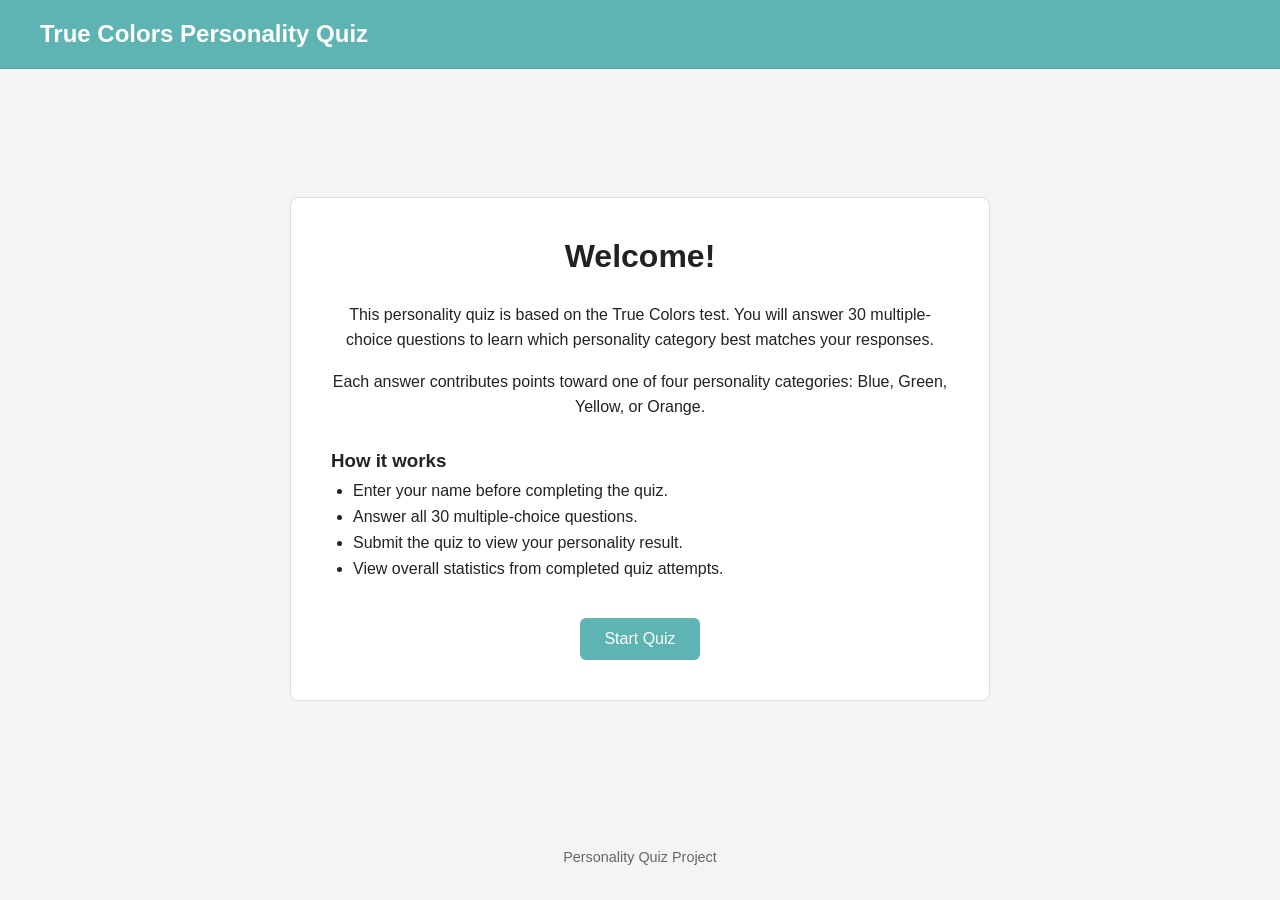
==== ui/index.html @ 46841b08 "Add mockup html files" ====
<!DOCTYPE html>
<html lang="en">
<head>
    <meta charset="UTF-8">
    <meta name="viewport" content="width=device-width, initial-scale=1.0">
    <title>True Colors Personality Quiz</title>
    <link rel="stylesheet" href="styles.css">
</head>
<body>
    <header>
        <h1>True Colors Personality Quiz</h1>
    </header>

    <main>
        <section class="welcome-card">
            <h2>Welcome!</h2>

            <p>
                This personality quiz is based on the True Colors test.
                You will answer 30 multiple-choice questions to learn which
                personality category best matches your responses.
            </p>

            <p>
                Each answer contributes points toward one of four personality
                categories: Blue, Green, Yellow, or Orange.
            </p>

            <div class="quiz-details">
                <h3>How it works</h3>
                <ul>
                    <li>Enter your name before completing the quiz.</li>
                    <li>Answer all 30 multiple-choice questions.</li>
                    <li>Submit the quiz to view your personality result.</li>
                    <li>View overall statistics from completed quiz attempts.</li>
                </ul>
            </div>

            <button class="start-button" type="button">Start Quiz</button>
        </section>
    </main>

    <footer>
        Personality Quiz Project
    </footer>
</body>
</html>
---- ui/styles.css ----
* {
	box-sizing: border-box;
}

body {
	margin: 0;
	font-family: Arial, sans-serif;
	background-color: #f4f4f4;
	color: #222222;
}

header {
	background-color: #5eb3b3;
	border-bottom: 1px solid #4ca3a3;
	padding: 20px 40px;
}

header h1 {
	margin: 0;
	font-size: 1.5rem;
	color: #ffffff;
}

main {
	min-height: calc(100vh - 140px);
	display: flex;
	align-items: center;
	justify-content: center;
	padding: 40px 20px;
}

.welcome-card {
	width: 100%;
	max-width: 700px;
	background-color: #ffffff;
	border: 1px solid #dddddd;
	border-radius: 8px;
	padding: 40px;
	text-align: center;
}

.welcome-card h2 {
	margin-top: 0;
	font-size: 2rem;
}

.welcome-card p {
	line-height: 1.6;
	margin: 16px 0;
}

.quiz-details {
	margin: 30px 0;
	text-align: left;
}

.quiz-details h3 {
	margin-bottom: 10px;
}

.quiz-details ul {
	margin: 0;
	padding-left: 22px;
}

.quiz-details li {
	margin-bottom: 8px;
}

.start-button {
	display: inline-block;
	margin-top: 10px;
	padding: 12px 24px;
	border: none;
	border-radius: 6px;
	background-color: #5eb3b3;
	color: #ffffff;
	font-size: 1rem;
	cursor: default;
}

footer {
	text-align: center;
	padding: 20px;
	color: #666666;
	font-size: 0.9rem;
}

main {
	width: 100%;
	max-width: 850px;
	margin: 0 auto;
	padding: 40px 20px;
}

.quiz-main {
	display: block;
	min-height: 0;
}

.quiz-heading {
	margin-bottom: 30px;
}

.quiz-heading h2 {
	margin-top: 0;
	font-size: 2rem;
}

.quiz-heading p {
	line-height: 1.6;
}

.name-section {
	background-color: #ffffff;
	border: 1px solid #dddddd;
	border-radius: 8px;
	padding: 24px;
	margin-bottom: 24px;
}

.name-section label {
	display: block;
	font-weight: bold;
	margin-bottom: 10px;
}

.name-section input {
	width: 100%;
	padding: 12px;
	border: 1px solid #bbbbbb;
	border-radius: 6px;
	font-size: 1rem;
}

.question-card {
	background-color: #ffffff;
	border: 1px solid #dddddd;
	border-radius: 8px;
	padding: 24px;
	margin-bottom: 20px;
}

.question-card h2 {
	margin-top: 0;
	margin-bottom: 20px;
	font-size: 1.2rem;
}

.choices {
	display: grid;
	grid-template-columns: repeat(2, 1fr);
	gap: 12px;
}

.choice-button {
	min-height: 55px;
	padding: 12px;
	border: 1px solid #999999;
	border-radius: 6px;
	background-color: #ffffff;
	color: #222222;
	font-size: 1rem;
	cursor: default;
}

.submit-area {
	text-align: center;
	margin-top: 30px;
}

.submit-button {
	padding: 14px 30px;
	border: none;
	border-radius: 6px;
	background-color: #5eb3b3;
	color: #ffffff;
	font-size: 1rem;
	cursor: default;
}

@media (max-width: 600px) {
	header {
		padding: 18px 20px;
	}

	.choices {
		grid-template-columns: repeat(2, 1fr);
	}
}

.results-main {
	display: flex;
	align-items: center;
	justify-content: center;
	min-height: calc(100vh - 140px);
}

.results-card {
	width: 100%;
	max-width: 700px;
	background-color: #ffffff;
	border: 1px solid #dddddd;
	border-radius: 8px;
	padding: 40px;
	text-align: center;
}

.results-card h2 {
	margin-top: 0;
	margin-bottom: 16px;
	font-size: 2rem;
}

.personality-result {
	margin: 24px 0;
	font-size: 2.2rem;
	color: #5eb3b3;
}

.results-card p {
	line-height: 1.6;
	margin: 16px 0;
}

.stats-button {
	display: inline-block;
	margin-top: 20px;
	padding: 12px 24px;
	border: none;
	border-radius: 6px;
	background-color: #5eb3b3;
	color: #ffffff;
	font-size: 1rem;
	cursor: default;
}

.statistics-main {
	display: block;
	width: 100%;
	max-width: 900px;
	margin: 0 auto;
	padding: 40px 20px;
}

.statistics-heading {
	text-align: center;
	margin-bottom: 30px;
}

.statistics-heading h2 {
	margin-top: 0;
	font-size: 2rem;
}

.statistics-heading p {
	line-height: 1.6;
}

.statistics-grid {
	display: grid;
	grid-template-columns: repeat(2, 1fr);
	gap: 20px;
}

.stat-card {
	background-color: #ffffff;
	border: 1px solid #dddddd;
	border-radius: 8px;
	padding: 28px;
	text-align: center;
}

.stat-card h3 {
	margin-top: 0;
	margin-bottom: 12px;
	font-size: 1.5rem;
}

.stat-percentage {
	margin: 0;
	font-size: 2.4rem;
	font-weight: bold;
}

.blue-stat {
	border-top: 6px solid #4f86c6;
}

.green-stat {
	border-top: 6px solid #5aa469;
}

.yellow-stat {
	border-top: 6px solid #e0b84f;
}

.orange-stat {
	border-top: 6px solid #e58b45;
}

.statistics-note {
	margin-top: 30px;
	text-align: center;
	color: #666666;
}

@media (max-width: 600px) {
	.statistics-grid {
		grid-template-columns: 1fr;
	}
}
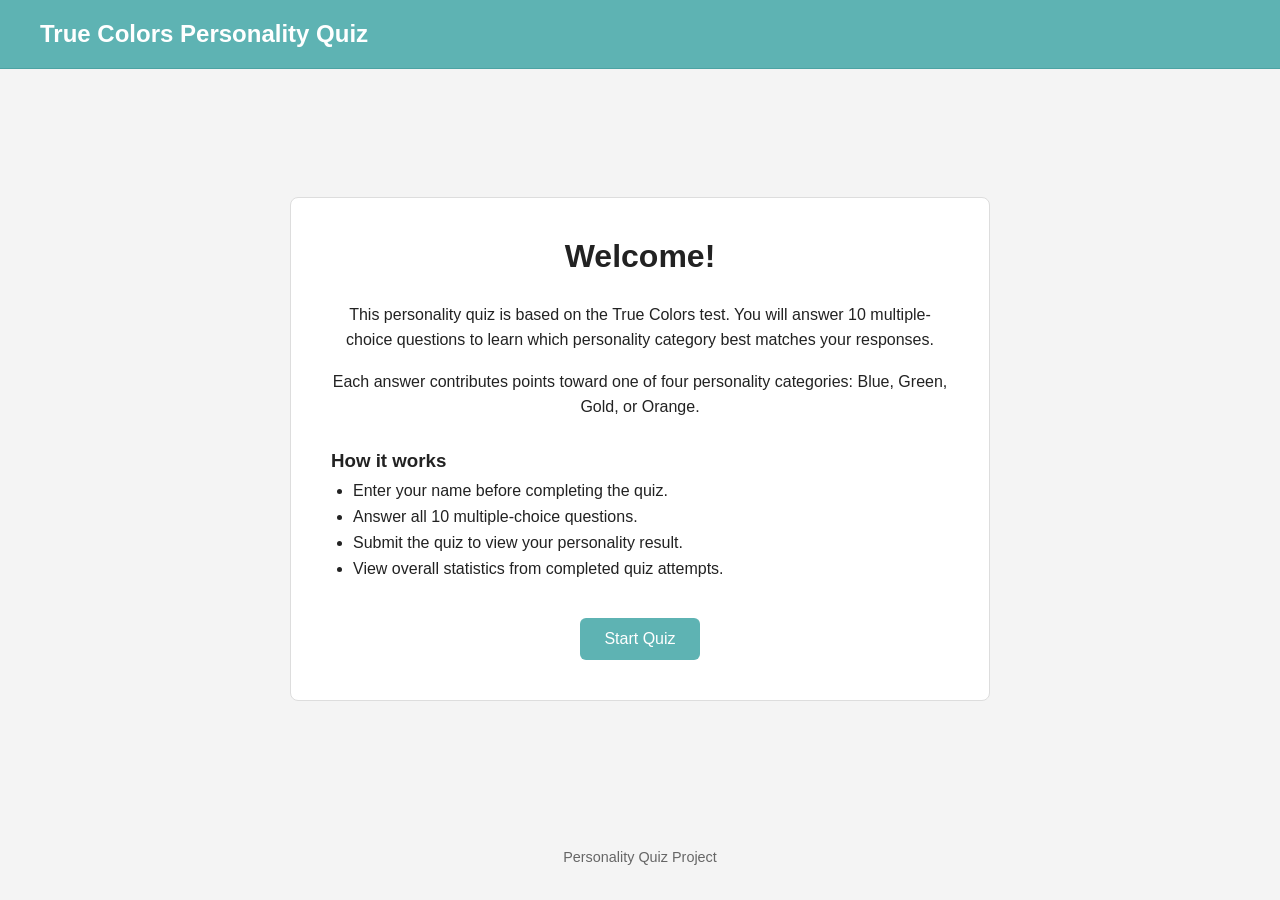
==== commit e58891cd: "fixed Gold and 10-question labels" ====
--- a/ui/index.html
+++ b/ui/index.html
@@ -17,20 +17,20 @@
 
             <p>
                 This personality quiz is based on the True Colors test.
-                You will answer 30 multiple-choice questions to learn which
+                You will answer 10 multiple-choice questions to learn which
                 personality category best matches your responses.
             </p>
 
             <p>
                 Each answer contributes points toward one of four personality
-                categories: Blue, Green, Yellow, or Orange.
+                categories: Blue, Green, Gold, or Orange.
             </p>
 
             <div class="quiz-details">
                 <h3>How it works</h3>
                 <ul>
                     <li>Enter your name before completing the quiz.</li>
-                    <li>Answer all 30 multiple-choice questions.</li>
+                    <li>Answer all 10 multiple-choice questions.</li>
                     <li>Submit the quiz to view your personality result.</li>
                     <li>View overall statistics from completed quiz attempts.</li>
                 </ul>
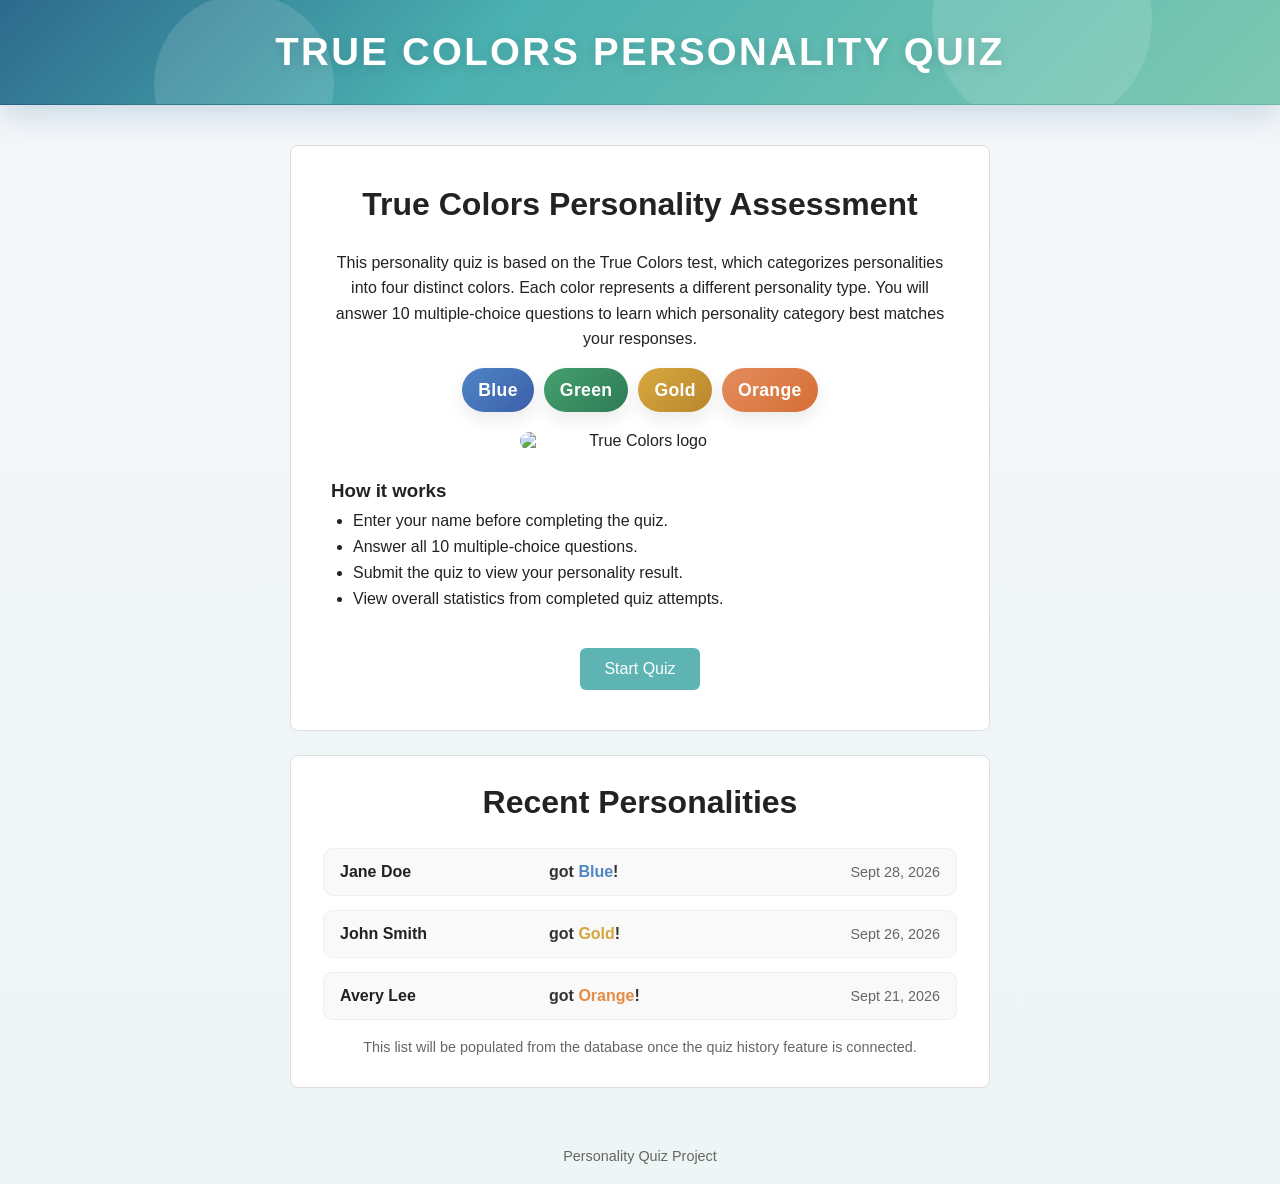
==== commit 389817bd: "Add a mockup of the quiz history list on the introduction page" ====
--- a/ui/index.html
+++ b/ui/index.html
@@ -13,18 +13,22 @@
 
     <main>
         <section class="welcome-card">
-            <h2>Welcome!</h2>
+            <h2>True Colors Personality Assessment</h2>
 
             <p>
-                This personality quiz is based on the True Colors test.
-                You will answer 10 multiple-choice questions to learn which
+                This personality quiz is based on the True Colors test, which categorizes personalities into four distinct colors.
+                Each color represents a different personality type. You will answer 10 multiple-choice questions to learn which
                 personality category best matches your responses.
             </p>
 
-            <p>
-                Each answer contributes points toward one of four personality
-                categories: Blue, Green, Gold, or Orange.
+            <p class="personality-colors">
+                <span class="color-blue">Blue</span>
+                <span class="color-green">Green</span>
+                <span class="color-gold">Gold</span>
+                <span class="color-orange">Orange</span>
             </p>
+
+            <img src="../True_Colors_Logo.webp" alt="True Colors logo" class="logo-image" />
 
             <div class="quiz-details">
                 <h3>How it works</h3>
@@ -38,6 +42,30 @@
 
             <button class="start-button" type="button">Start Quiz</button>
         </section>
+
+        <section class="history-card" aria-label="Quiz history reel">
+            <h2>Recent Personalities</h2>
+
+            <div class="history-list">
+                <div class="history-item">
+                    <span class="history-name">Jane Doe</span>
+                    <span class="history-result">got <span class="color-blue">Blue</span>!</span>
+                    <span class="history-date">Sept 28, 2026</span>
+                </div>
+                <div class="history-item">
+                    <span class="history-name">John Smith</span>
+                    <span class="history-result">got <span class="color-gold">Gold</span>!</span>
+                    <span class="history-date">Sept 26, 2026</span>
+                </div>
+                <div class="history-item">
+                    <span class="history-name">Avery Lee</span>
+                    <span class="history-result">got <span class="color-orange">Orange</span>!</span>
+                    <span class="history-date">Sept 21, 2026</span>
+                </div>
+            </div>
+
+            <p class="history-note">This list will be populated from the database once the quiz history feature is connected.</p>
+        </section>
     </main>
 
     <footer>
--- a/ui/styles.css
+++ b/ui/styles.css
@@ -5,31 +5,67 @@
 body {
 	margin: 0;
 	font-family: Arial, sans-serif;
-	background-color: #f4f4f4;
+	background: linear-gradient(180deg, #f5f7fb 0%, #edf5f5 100%);
 	color: #222222;
 }
 
 header {
-	background-color: #5eb3b3;
-	border-bottom: 1px solid #4ca3a3;
-	padding: 20px 40px;
+	position: relative;
+	overflow: hidden;
+	background: linear-gradient(135deg, #2d6a8d 0%, #4ab0b0 38%, #7ec9b1 100%);
+	border-bottom: 1px solid rgba(0, 0, 0, 0.08);
+	padding: 30px 40px;
+	box-shadow: 0 10px 30px rgba(45, 106, 141, 0.22);
+}
+
+header::before,
+header::after {
+	content: "";
+	position: absolute;
+	border-radius: 50%;
+	background: rgba(255, 255, 255, 0.12);
+	pointer-events: none;
+}
+
+header::before {
+	width: 220px;
+	height: 220px;
+	top: -90px;
+	right: 10%;
+}
+
+header::after {
+	width: 180px;
+	height: 180px;
+	bottom: -70px;
+	left: 12%;
 }
 
 header h1 {
+	position: relative;
+	z-index: 1;
 	margin: 0;
-	font-size: 1.5rem;
+	font-size: clamp(1.8rem, 3vw, 2.5rem);
 	color: #ffffff;
+	letter-spacing: 0.06em;
+	font-weight: 800;
+	text-transform: uppercase;
+	text-shadow: 0 2px 12px rgba(0, 0, 0, 0.12);
+	text-align: center;
 }
 
 main {
 	min-height: calc(100vh - 140px);
 	display: flex;
+	flex-direction: column;
 	align-items: center;
 	justify-content: center;
+	gap: 24px;
 	padding: 40px 20px;
 }
 
-.welcome-card {
+.welcome-card,
+.history-card {
 	width: 100%;
 	max-width: 700px;
 	background-color: #ffffff;
@@ -39,12 +75,79 @@
 	text-align: center;
 }
 
-.welcome-card h2 {
+.welcome-card h2,
+.history-card h2 {
 	margin-top: 0;
 	font-size: 2rem;
 }
 
-.welcome-card p {
+.logo-image {
+	display: block;
+	width: min(240px, 70%);
+	height: auto;
+	margin: 20px auto 10px;
+	border-radius: 12px;
+}
+
+.personality-colors {
+	display: flex;
+	flex-wrap: wrap;
+	justify-content: center;
+	align-items: center;
+	gap: 10px;
+	font-size: 1.1rem;
+	font-weight: 700;
+	letter-spacing: 0.02em;
+	margin: 20px 0;
+}
+
+.personality-colors .color-blue,
+.personality-colors .color-green,
+.personality-colors .color-gold,
+.personality-colors .color-orange {
+	display: inline-flex;
+	align-items: center;
+	justify-content: center;
+	padding: 8px 16px;
+	border-radius: 999px;
+	color: #ffffff;
+	box-shadow: 0 8px 18px rgba(0, 0, 0, 0.08);
+}
+
+.personality-colors .color-blue {
+	background: linear-gradient(135deg, #4f86c6, #3b5ea9);
+}
+
+.personality-colors .color-green {
+	background: linear-gradient(135deg, #45a16d, #2d7a56);
+}
+
+.personality-colors .color-gold {
+	background: linear-gradient(135deg, #d7a93f, #b9862d);
+}
+
+.personality-colors .color-orange {
+	background: linear-gradient(135deg, #e48d5d, #d56e35);
+}
+
+.color-blue {
+	color: #4f86c6;
+}
+
+.color-green {
+	color: #5aa469;
+}
+
+.color-gold {
+	color: #d4a63d;
+}
+
+.color-orange {
+	color: #e58b45;
+}
+
+.welcome-card p,
+.history-note {
 	line-height: 1.6;
 	margin: 16px 0;
 }
@@ -79,6 +182,51 @@
 	cursor: default;
 }
 
+.history-card {
+	padding: 28px 32px;
+}
+
+.history-list {
+	display: flex;
+	flex-direction: column;
+	gap: 14px;
+	margin-top: 18px;
+}
+
+.history-item {
+	display: grid;
+	grid-template-columns: 1.3fr 1.5fr 1fr;
+	gap: 12px;
+	align-items: center;
+	padding: 14px 16px;
+	background-color: #f9f9f9;
+	border: 1px solid #eeeeee;
+	border-radius: 10px;
+	text-align: left;
+}
+
+.history-name {
+	font-weight: 700;
+	color: #222222;
+}
+
+.history-result {
+	font-weight: 600;
+	color: #333333;
+}
+
+.history-date {
+	color: #666666;
+	font-size: 0.9rem;
+	text-align: right;
+}
+
+.history-note {
+	font-size: 0.9rem;
+	color: #666666;
+	margin-bottom: 0;
+}
+
 footer {
 	text-align: center;
 	padding: 20px;
@@ -99,69 +247,227 @@
 }
 
 .quiz-heading {
-	margin-bottom: 30px;
+	margin-bottom: 20px;
+	text-align: center;
+}
+
+.eyebrow {
+	margin: 0 0 8px;
+	font-size: 0.75rem;
+	font-weight: 700;
+	letter-spacing: 0.14em;
+	text-transform: uppercase;
+	color: #4a9ca5;
 }
 
 .quiz-heading h2 {
 	margin-top: 0;
-	font-size: 2rem;
+	margin-bottom: 10px;
+	font-size: 2.3rem;
+	color: #1f2937;
 }
 
 .quiz-heading p {
 	line-height: 1.6;
+	font-size: 1.03rem;
+	color: #475569;
+	max-width: 620px;
+	margin: 0 auto;
+}
+
+.quiz-summary {
+	display: grid;
+	grid-template-columns: repeat(3, minmax(120px, 1fr));
+	gap: 14px;
+	margin: 0 auto 22px;
+	max-width: 620px;
+}
+
+.stat-card {
+	display: flex;
+	flex-direction: column;
+	align-items: center;
+	padding: 16px 12px;
+	background: linear-gradient(135deg, #ffffff 0%, #f3f9ff 100%);
+	border: 1px solid #dfeaf5;
+	border-radius: 16px;
+	box-shadow: 0 10px 24px rgba(15, 23, 42, 0.03);
+}
+
+.stat-label {
+	font-size: 0.72rem;
+	letter-spacing: 0.08em;
+	text-transform: uppercase;
+	color: #64748b;
+	margin-bottom: 6px;
+}
+
+.stat-card strong {
+	font-size: 1.12rem;
+	color: #1e293b;
+}
+
+.color-banner {
+	background: linear-gradient(135deg, rgba(94, 179, 179, 0.12), rgba(255, 255, 255, 0.8));
+	border: 1px solid rgba(94, 179, 179, 0.2);
+	border-radius: 18px;
+	padding: 18px 20px 20px;
+	margin-bottom: 22px;
+	box-shadow: 0 10px 24px rgba(15, 23, 42, 0.03);
+	text-align: center;
+}
+
+.color-banner h3 {
+	margin: 0 0 14px;
+	font-size: 1rem;
+	letter-spacing: 0.08em;
+	text-transform: uppercase;
+	color: #334155;
+	text-align: center;
+}
+
+.color-legend {
+	display: flex;
+	flex-wrap: wrap;
+	gap: 10px;
+	justify-content: center;
+}
+
+.color-pill {
+	display: inline-flex;
+	align-items: center;
+	justify-content: center;
+	padding: 10px 16px;
+	border-radius: 999px;
+	font-size: 0.9rem;
+	font-weight: 700;
+	color: #ffffff;
+	box-shadow: 0 8px 18px rgba(0, 0, 0, 0.08);
+}
+
+.color-pill.blue {
+	background: linear-gradient(135deg, #4f86c6, #3b5ea9);
+}
+
+.color-pill.green {
+	background: linear-gradient(135deg, #45a16d, #2d7a56);
+}
+
+.color-pill.gold {
+	background: linear-gradient(135deg, #d7a93f, #b9862d);
+}
+
+.color-pill.orange {
+	background: linear-gradient(135deg, #e48d5d, #d56e35);
 }
 
 .name-section {
 	background-color: #ffffff;
-	border: 1px solid #dddddd;
-	border-radius: 8px;
+	border: 1px solid #e2e8f0;
+	border-radius: 16px;
 	padding: 24px;
 	margin-bottom: 24px;
+	box-shadow: 0 8px 24px rgba(15, 23, 42, 0.04);
 }
 
 .name-section label {
 	display: block;
-	font-weight: bold;
+	font-weight: 700;
 	margin-bottom: 10px;
+	color: #1f2937;
 }
 
 .name-section input {
 	width: 100%;
-	padding: 12px;
-	border: 1px solid #bbbbbb;
-	border-radius: 6px;
+	padding: 14px 16px;
+	border: 1px solid #cbd5e1;
+	border-radius: 12px;
 	font-size: 1rem;
+	background-color: #f8fafc;
+	transition: border-color 0.2s ease, box-shadow 0.2s ease;
+}
+
+.name-section input:focus {
+	outline: none;
+	border-color: #5eb3b3;
+	box-shadow: 0 0 0 4px rgba(94, 179, 179, 0.12);
 }
 
 .question-card {
 	background-color: #ffffff;
-	border: 1px solid #dddddd;
-	border-radius: 8px;
+	border: 1px solid #e2e8f0;
+	border-radius: 18px;
 	padding: 24px;
 	margin-bottom: 20px;
+	box-shadow: 0 10px 24px rgba(15, 23, 42, 0.04);
 }
 
 .question-card h2 {
 	margin-top: 0;
-	margin-bottom: 20px;
+	margin-bottom: 16px;
 	font-size: 1.2rem;
+	color: #1f2937;
+}
+
+.question-card p {
+	margin: 0 0 18px;
+	font-size: 1.02rem;
+	color: #475569;
 }
 
 .choices {
 	display: grid;
-	grid-template-columns: repeat(2, 1fr);
+	grid-template-columns: repeat(2, minmax(200px, 1fr));
+	gap: 14px;
+}
+
+.choice-button {
+	display: flex;
+	align-items: center;
+	justify-content: flex-start;
 	gap: 12px;
-}
-
-.choice-button {
-	min-height: 55px;
-	padding: 12px;
-	border: 1px solid #999999;
-	border-radius: 6px;
+	min-height: 70px;
+	padding: 14px 16px;
+	border: 1.5px solid #d9e1ea;
+	border-radius: 14px;
+	background: linear-gradient(180deg, #ffffff 0%, #f8fbff 100%);
+	color: #1f2937;
+	font-size: 0.98rem;
+	font-weight: 500;
+	text-align: left;
+	cursor: default;
+	transition: all 0.2s ease;
+	box-shadow: 0 2px 8px rgba(15, 23, 42, 0.03);
+}
+
+.choice-button::before {
+	content: "";
+	display: inline-block;
+	width: 18px;
+	height: 18px;
+	border: 2px solid #9aa7b7;
+	border-radius: 50%;
 	background-color: #ffffff;
-	color: #222222;
-	font-size: 1rem;
-	cursor: default;
+	flex-shrink: 0;
+}
+
+.choice-button:hover {
+	border-color: #7dc7c3;
+	box-shadow: 0 10px 18px rgba(90, 170, 170, 0.12);
+	transform: translateY(-1px);
+}
+
+.choice-button:focus,
+.choice-button:active {
+	outline: none;
+	border-color: #5eb3b3;
+	background: linear-gradient(180deg, #f1fbfb 0%, #e9f6f6 100%);
+}
+
+.choice-button:focus::before,
+.choice-button:active::before {
+	border-color: #5eb3b3;
+	background: radial-gradient(circle, #5eb3b3 0%, #5eb3b3 40%, #ffffff 41%, #ffffff 100%);
 }
 
 .submit-area {
@@ -170,13 +476,36 @@
 }
 
 .submit-button {
-	padding: 14px 30px;
+	padding: 16px 32px;
 	border: none;
-	border-radius: 6px;
-	background-color: #5eb3b3;
+	border-radius: 999px;
+	background: linear-gradient(135deg, #5eb3b3 0%, #4a9ca5 100%);
 	color: #ffffff;
 	font-size: 1rem;
+	font-weight: 700;
+	letter-spacing: 0.02em;
 	cursor: default;
+	box-shadow: 0 10px 24px rgba(74, 156, 165, 0.25);
+}
+
+@media (max-width: 640px) {
+	.quiz-summary {
+		grid-template-columns: 1fr;
+	}
+
+	.choices {
+		display: grid;
+		grid-template-columns: 1fr;
+	}
+
+	.question-card,
+	.name-section {
+		padding: 20px 16px;
+	}
+
+	.quiz-heading h2 {
+		font-size: 2rem;
+	}
 }
 
 @media (max-width: 600px) {
@@ -198,41 +527,89 @@
 
 .results-card {
 	width: 100%;
-	max-width: 700px;
+	max-width: 760px;
 	background-color: #ffffff;
 	border: 1px solid #dddddd;
-	border-radius: 8px;
-	padding: 40px;
-	text-align: center;
+	border-radius: 12px;
+	padding: 40px 32px;
+	text-align: center;
+	box-shadow: 0 8px 24px rgba(0, 0, 0, 0.04);
+}
+
+.result-badge {
+	display: inline-block;
+	padding: 8px 14px;
+	border-radius: 999px;
+	background-color: #e7f5f5;
+	color: #2b7a7a;
+	font-size: 0.8rem;
+	font-weight: bold;
+	letter-spacing: 0.08em;
+	text-transform: uppercase;
+	margin-bottom: 18px;
 }
 
 .results-card h2 {
 	margin-top: 0;
-	margin-bottom: 16px;
-	font-size: 2rem;
+	margin-bottom: 20px;
+	font-size: 2.2rem;
+}
+
+.result-panel {
+	background: linear-gradient(180deg, #f9f9f9 0%, #f2f7f7 100%);
+	border: 1px solid #e3e3e3;
+	border-radius: 12px;
+	padding: 28px 22px;
+	margin: 24px 0;
+}
+
+.result-label {
+	margin: 0;
+	font-size: 0.8rem;
+	letter-spacing: 0.08em;
+	text-transform: uppercase;
+	color: #666666;
 }
 
 .personality-result {
-	margin: 24px 0;
-	font-size: 2.2rem;
-	color: #5eb3b3;
-}
-
-.results-card p {
-	line-height: 1.6;
-	margin: 16px 0;
-}
-
-.stats-button {
+	margin: 12px 0 16px;
+	font-size: 3rem;
+	line-height: 1;
+}
+
+.result-description {
+	margin: 0;
+	line-height: 1.7;
+	font-size: 1.04rem;
+	color: #333333;
+}
+
+.result-actions {
+	display: flex;
+	justify-content: center;
+	gap: 14px;
+	flex-wrap: wrap;
+	margin-top: 24px;
+}
+
+.stats-button,
+.secondary-button {
 	display: inline-block;
-	margin-top: 20px;
-	padding: 12px 24px;
+	padding: 12px 22px;
 	border: none;
 	border-radius: 6px;
+	font-size: 1rem;
+	cursor: default;
+}
+
+.stats-button {
 	background-color: #5eb3b3;
 	color: #ffffff;
-	font-size: 1rem;
-	cursor: default;
+}
+
+.secondary-button {
+	background-color: #f0f0f0;
+	color: #333333;
 }
 
 .statistics-main {
